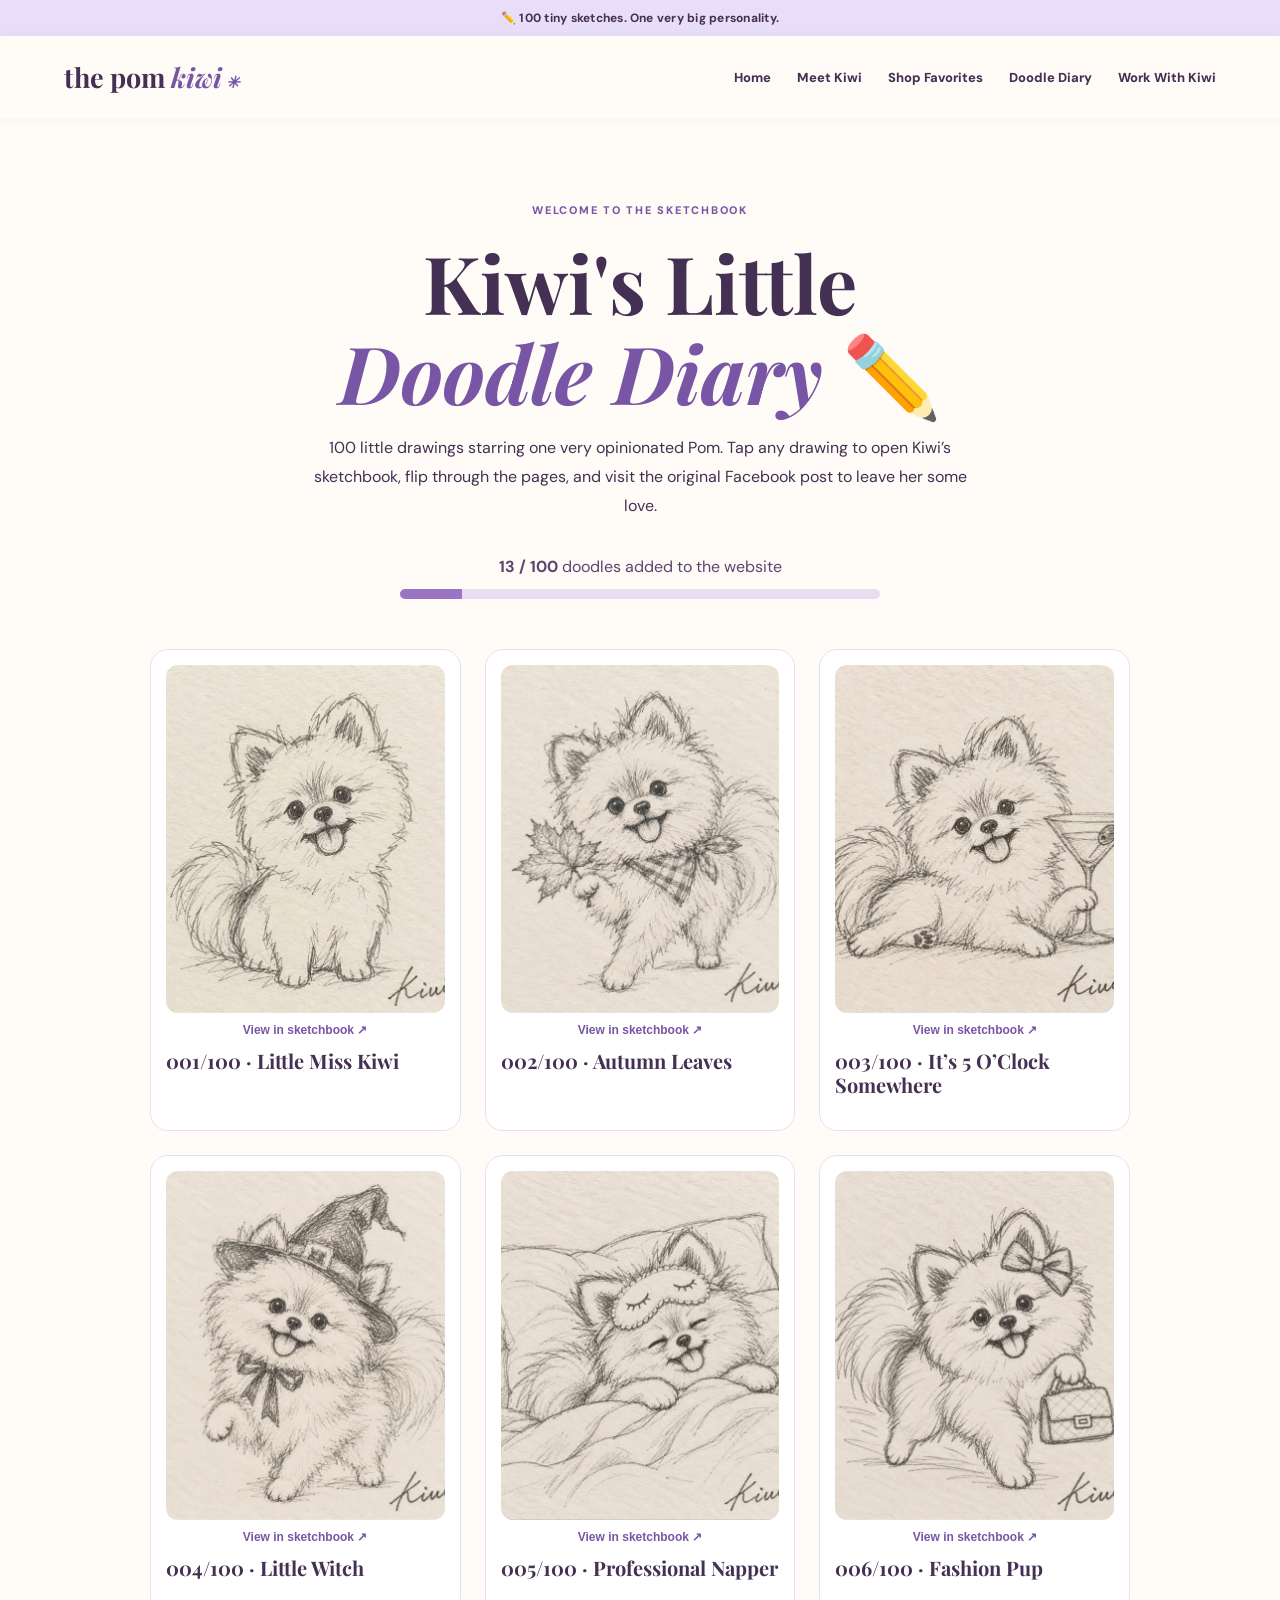
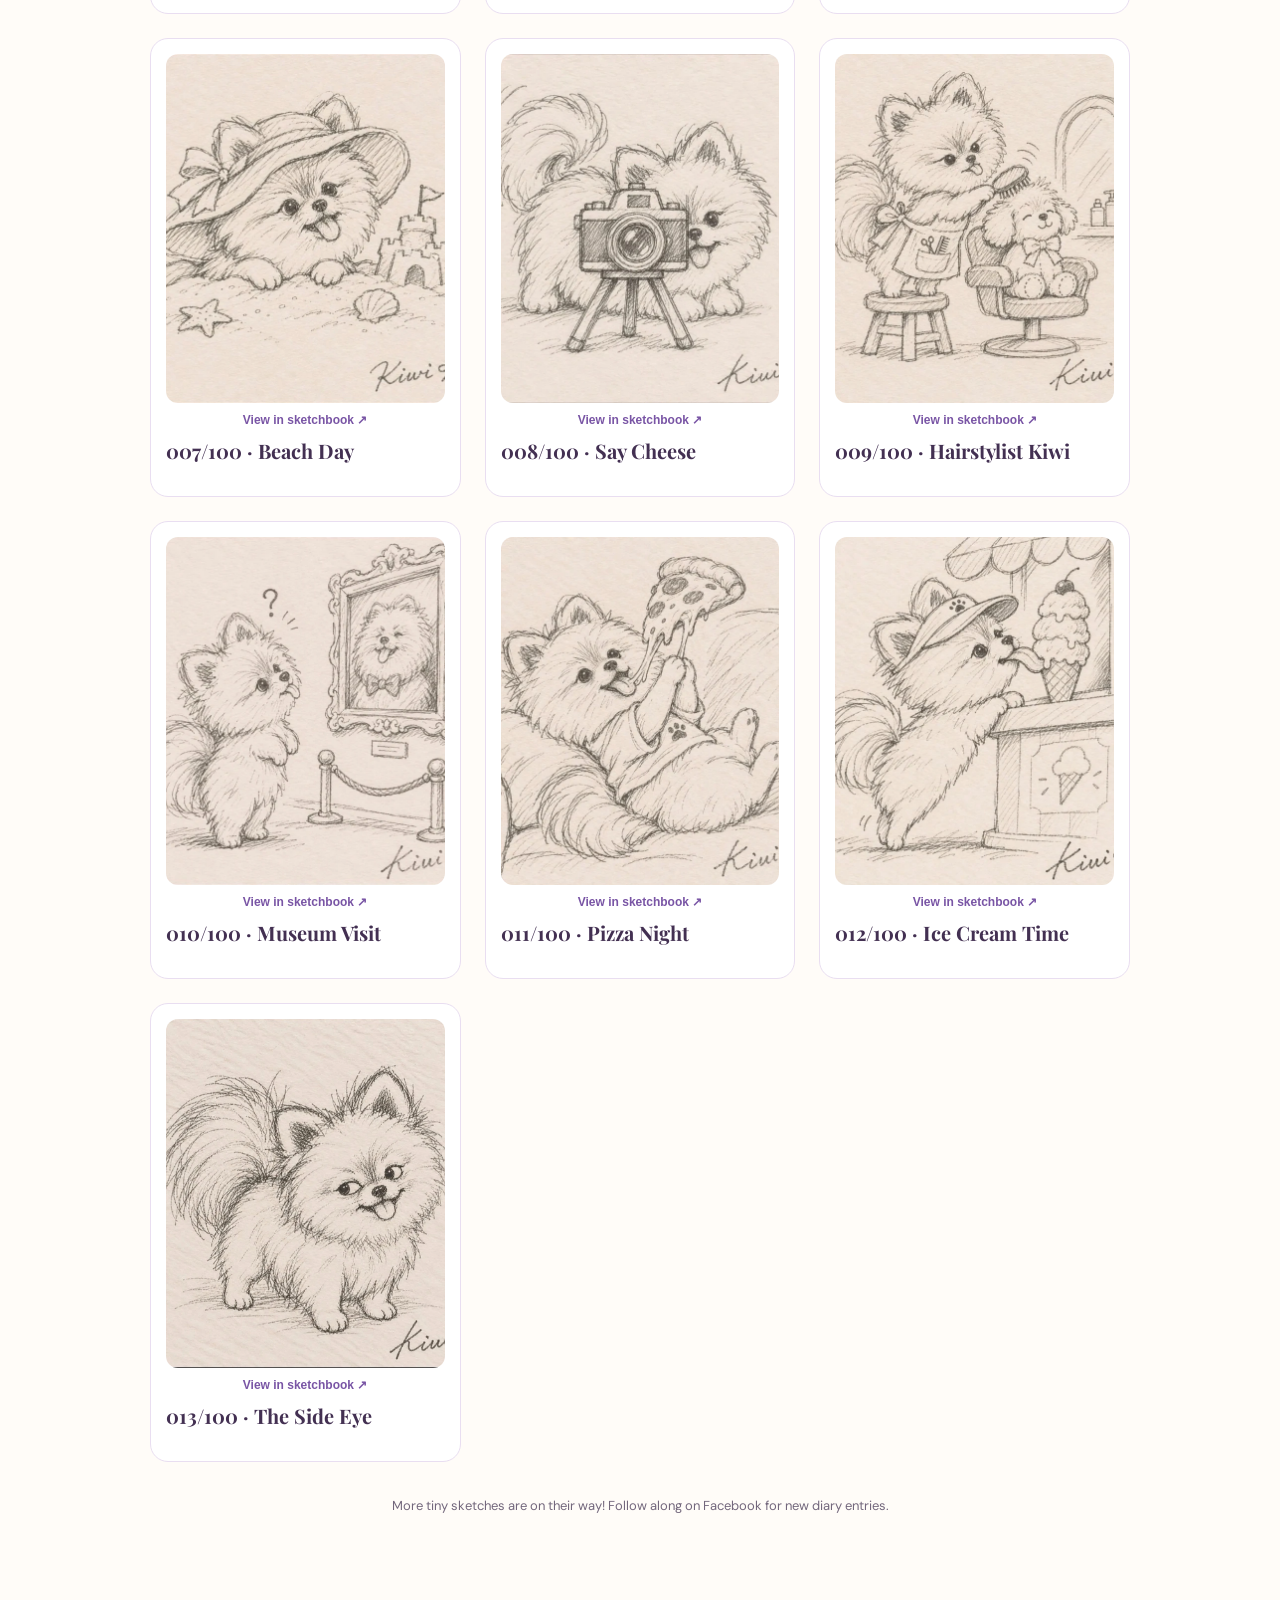
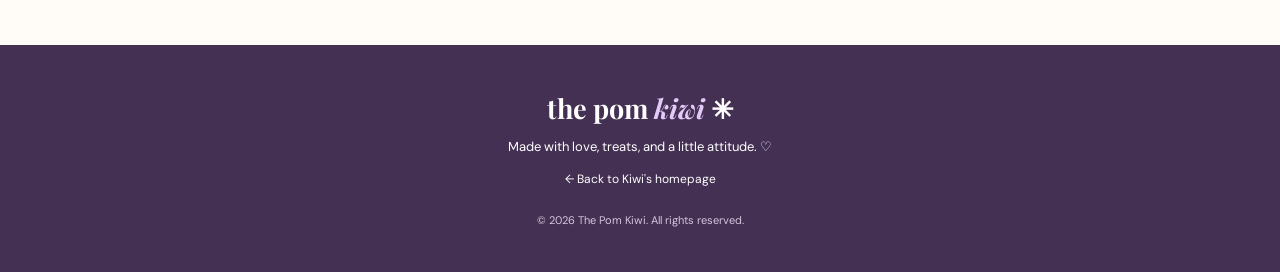
==== doodle-diary.html @ d79dfd85 "Add files via upload" ====
<!doctype html><html lang="en"><head><meta charset="utf-8"><meta name="viewport" content="width=device-width,initial-scale=1"><meta name="theme-color" content="#f9f5ff"><title>Kiwi's Little Doodle Diary | The Pom Kiwi</title><link rel="stylesheet" href="style.css"></head><body><div class="announcement">✏️ 100 tiny sketches. One very big personality.</div><header><a class="logo" href="index.html#home">the pom <span>kiwi</span><span class="logo-star">✳</span></a><button class="menu" aria-label="Toggle navigation" aria-expanded="false">☰</button><nav id="nav"><a href="index.html#home">Home</a><a href="index.html#meet">Meet Kiwi</a><a href="index.html#shop">Shop Favorites</a><a href="doodle-diary.html" aria-current="page">Doodle Diary</a><a href="index.html#collab">Work With Kiwi</a></nav></header><main><section class="diary-page"><span class="eyebrow">WELCOME TO THE SKETCHBOOK</span><h1>Kiwi's Little<br><em>Doodle Diary</em> ✏️</h1><p>100 little drawings starring one very opinionated Pom. Tap any drawing to open Kiwi’s sketchbook, flip through the pages, and visit the original Facebook post to leave her some love.</p><div class="diary-progress"><strong id="diary-count">0 / 100</strong> doodles added to the website <div class="progress-track"><div id="progress-fill"></div></div></div><div id="doodle-grid" class="doodle-grid" aria-live="polite"></div><div id="doodle-lightbox" class="doodle-lightbox" role="dialog" aria-modal="true" aria-label="Kiwi’s Doodle Diary sketchbook" aria-hidden="true" hidden><div class="sketchbook-panel"><button class="sketchbook-close" type="button" aria-label="Close sketchbook">×</button><div class="sketchbook-heading"><span>KIWI’S LITTLE DOODLE DIARY</span><strong id="sketchbook-number"></strong></div><div class="sketchbook-art"><img id="sketchbook-image" alt=""></div><h2 id="sketchbook-title"></h2><div class="sketchbook-actions"><button id="sketchbook-prev" type="button" aria-label="Previous drawing">← Previous</button><a id="sketchbook-facebook" href="#" target="_blank" rel="noopener noreferrer">View original Facebook post ↗</a><button id="sketchbook-next" type="button" aria-label="Next drawing">Next →</button></div><p class="sketchbook-tip">Use the arrow keys to turn pages · Esc to close</p></div></div><p class="diary-note">More tiny sketches are on their way! Follow along on Facebook for new diary entries.</p></section></main><footer><div class="logo">the pom <span>kiwi</span> ✳</div><p>Made with love, treats, and a little attitude. ♡</p><a href="index.html">← Back to Kiwi's homepage</a><small>© <span id="year"></span> The Pom Kiwi. All rights reserved.</small></footer><script src="script.js"></script><script src="doodles.js"></script></body></html>
---- style.css ----
@import url('https://fonts.googleapis.com/css2?family=DM+Sans:wght@400;500;600;700;800&family=Playfair+Display:ital,wght@0,600;0,700;1,600&display=swap');:root{--ivory:#fffcf8;--lav:#e9defa;--purple:#7955a5;--plum:#433052;--pink:#f9e2ef}*{box-sizing:border-box}html{scroll-behavior:smooth}body{margin:0;background:var(--ivory);color:var(--plum);font-family:'DM Sans',sans-serif}a{color:inherit;text-decoration:none}img{display:block;max-width:100%}.announcement{text-align:center;background:var(--lav);padding:10px;font-size:12px;font-weight:700;letter-spacing:.02em}header{height:82px;display:flex;align-items:center;justify-content:space-between;padding:0 max(5%,calc((100vw - 1200px)/2));background:var(--ivory);position:sticky;top:0;z-index:10;box-shadow:0 2px 12px #4330520d}.logo{font-family:'Playfair Display',serif;font-size:27px;font-weight:700;white-space:nowrap}.logo span{color:var(--purple);font-style:italic}.logo-star{font-family:sans-serif;font-size:16px;margin-left:4px}nav{display:flex;gap:26px;font-size:13px;font-weight:800}nav a:hover,.textlink:hover{color:var(--purple)}.menu{display:none;border:0;background:transparent;font-size:25px}.hero{min-height:620px;background:#f5edff;display:grid;grid-template-columns:1.05fr .95fr;align-items:center;gap:8%;padding:65px max(7%,calc((100vw - 1180px)/2))}.eyebrow{font-size:11px;font-weight:800;letter-spacing:.16em;color:var(--purple)}h1,h2,h3,p{margin-top:0}h1,h2,h3{font-family:'Playfair Display',serif}h1{font-size:clamp(48px,6vw,84px);line-height:1.1;margin:23px 0}h1 em,h2 em{color:var(--purple)}.hero-copy p{max-width:440px;line-height:1.85;font-size:17px}.actions{display:flex;gap:12px;flex-wrap:wrap;margin:27px 0}.btn{display:inline-block;border-radius:100px;padding:16px 24px;font-size:13px;font-weight:800;transition:transform .2s}.btn:hover{transform:translateY(-2px)}.primary{background:var(--purple);color:white}.secondary{background:white;border:1px solid #d8c5ed}.tiny{font-size:12px;color:#897b95}.hero-photo{position:relative}.hero-photo img{height:520px;width:100%;object-fit:cover;object-position:center 32%;border-radius:48% 48% 24px 24px;box-shadow:20px 20px 0 #e0c9f2}.photo-sticker{position:absolute;bottom:24px;left:-28px;background:#fff4c8;transform:rotate(-8deg);padding:14px 20px;border-radius:100px;font-size:13px;font-weight:800}.intro,.gallery{padding:90px 7%;max-width:1280px;margin:auto}.section-head{text-align:center;max-width:600px;margin:0 auto 42px}.section-head h2,h2{font-size:clamp(35px,4vw,55px);line-height:1.2;margin:12px 0 18px}.section-head p{line-height:1.8;color:#74677c}.intro-grid{display:grid;grid-template-columns:1fr 1fr;gap:35px;align-items:center}.intro-grid>img{width:100%;height:420px;object-fit:cover;object-position:center 43%;border-radius:22px}.intro-card{background:#f6efff;padding:50px;border-radius:22px}.intro-card h3{font-size:35px;margin:15px 0}.intro-card p,.shop p,.diary p,.collab p{line-height:1.85}.textlink{font-weight:800;color:var(--purple)}.shop{background:#efe5fb;padding:75px max(7%,calc((100vw - 1180px)/2));display:grid;grid-template-columns:1.2fr .8fr;gap:9%;align-items:center}.shop img{height:420px;width:100%;object-fit:cover;object-position:center 38%;border-radius:28px}.shop-tags{display:flex;gap:10px;flex-wrap:wrap;margin:25px 0}.shop-tags span{background:white;border-radius:40px;padding:10px 15px;font-size:12px;font-weight:700}.disclosure{font-size:11px;color:#73677c;margin-top:18px}.photo-grid{display:grid;grid-template-columns:repeat(4,1fr);gap:16px}.photo-grid figure{margin:0}.photo-grid img{width:100%;height:310px;object-fit:cover;border-radius:16px}.photo-grid figcaption{text-align:center;font-size:12px;font-weight:700;margin-top:12px}.diary{background:#fff1f5;display:grid;grid-template-columns:1fr 1fr;gap:8%;align-items:center;padding:90px 9%}.coming{font-size:13px;font-weight:700;color:var(--purple)}.doodle-placeholder{border:2px dashed #bd9fc5;border-radius:22px;min-height:300px;display:flex;align-items:center;justify-content:center;flex-direction:column;gap:14px;background:#fffafc;transform:rotate(2deg)}.doodle-placeholder span{font-size:75px;color:var(--purple)}.doodle-placeholder strong{font-family:'Playfair Display',serif;font-size:28px}.doodle-placeholder small{color:#897b95}.collab{text-align:center;padding:95px 20px;max-width:650px;margin:auto}.collab p{margin-bottom:26px}footer{text-align:center;background:#443052;color:white;padding:45px 20px}footer .logo span{color:#e3cafa}footer p{font-size:13px;margin:12px}footer a{font-size:12px}footer small{display:block;font-size:11px;margin-top:25px;color:#d6c5df}@media(max-width:800px){header{height:68px;padding:0 6%}.menu{display:block}nav{display:none;position:absolute;top:68px;left:0;right:0;background:var(--ivory);padding:25px;box-shadow:0 12px 18px #43305215;flex-direction:column;gap:20px}nav.open{display:flex}.hero{grid-template-columns:1fr;padding:60px 7% 55px;gap:35px}.hero-photo{max-width:490px;margin:auto;width:90%}.hero-photo img{height:440px}.hero-copy{text-align:center}.hero-copy p{margin:auto}.actions{justify-content:center}.intro,.gallery{padding:70px 6%}.intro-grid,.shop,.diary{grid-template-columns:1fr}.intro-card{padding:30px}.shop,.diary{padding:65px 7%}.shop img{max-height:430px}.photo-grid{grid-template-columns:repeat(2,1fr)}.photo-grid img{height:270px}}@media(max-width:420px){h1{font-size:48px}.hero-photo img{height:365px}.photo-grid img{height:215px}.photo-sticker{left:-12px}.shop-tags span{font-size:11px}}
/* Doodle Diary dedicated page */
.diary-page{max-width:1160px;margin:auto;padding:80px 7% 100px;text-align:center}.diary-page h1{font-size:clamp(42px,7vw,80px);line-height:1.12;margin:18px 0}.diary-page>p{max-width:660px;margin:0 auto 28px;line-height:1.8}.diary-progress{max-width:480px;margin:35px auto;color:#59456f}.progress-track{height:10px;background:#e9def1;border-radius:20px;overflow:hidden;margin-top:12px}.progress-track>div{height:100%;background:#9c74c4;width:0}.doodle-grid{display:grid;grid-template-columns:repeat(3,minmax(0,1fr));gap:24px;margin-top:50px;text-align:left}.doodle-card{padding:15px;background:white;border:1px solid #e9def1;border-radius:18px}.doodle-card img{width:100%;aspect-ratio:4/5;object-fit:cover;border-radius:12px}.doodle-card h2{font-size:20px}.doodle-card a{font-size:14px;color:#59456f;font-weight:700}.doodle-empty{grid-column:1/-1;text-align:center;background:#fff1f5;padding:65px 20px;border-radius:24px}.doodle-empty span{font-size:64px;color:#9c74c4}.doodle-empty h2{font-size:30px}.diary-note{margin-top:32px!important;font-size:13px;color:#73677c}@media(max-width:700px){.doodle-grid{grid-template-columns:repeat(2,minmax(0,1fr))}}@media(max-width:450px){.doodle-grid{grid-template-columns:1fr}}

/* Revision 3 */
.intro-punchline{display:block;margin-top:7px;color:var(--plum);font-weight:700}
.social-section{margin-top:25px}.social-heading{display:block;font-size:13px;font-weight:800;color:var(--plum);margin-bottom:12px}.social-links{display:flex;gap:9px;flex-wrap:wrap}.social-pill{border:1px solid #d4bde9;background:white;color:var(--purple);border-radius:999px;padding:10px 15px;font-size:13px;font-weight:800}.social-note{display:block;color:#85768d;margin-top:10px;font-size:11px}

.social-pill{text-decoration:none;display:inline-flex;align-items:center;transition:transform .2s,background .2s}.social-pill:hover,.social-pill:focus-visible{background:#f1e7fa;transform:translateY(-2px)}

/* v6: Kiwi's playful PR department and illustrated diary mascot */
.collab{max-width:1200px;padding:85px 6%}.collab-card{position:relative;background:#efe4fa;border-radius:32px;padding:42px;box-shadow:10px 10px 0 #e1cdee;text-align:left}.collab-stamp{display:inline-block;background:#fffafc;border:1px dashed #b594d0;border-radius:99px;padding:9px 15px;font-size:10px;letter-spacing:.12em;font-weight:800;color:#6e4b90;transform:rotate(-2deg)}.collab-inner{display:grid;grid-template-columns:1.2fr .8fr;align-items:center;gap:55px;margin-top:18px}.collab-copy h2{font-size:clamp(34px,4.3vw,58px);margin:14px 0 18px}.collab-copy p{max-width:520px}.collab-copy .collab-note{font-size:12px;color:#816d8b;margin:18px 0 0;font-weight:700}.collab-portrait{position:relative;max-width:350px;justify-self:center;transform:rotate(3deg)}.collab-portrait img{width:100%;aspect-ratio:4/5;object-fit:cover;object-position:center;border:10px solid white;border-bottom-width:35px;box-shadow:0 14px 30px #43305228;border-radius:5px}.collab-seal{position:absolute;right:-25px;bottom:10px;background:#fff1b9;color:#59456f;border-radius:50%;height:92px;width:92px;display:flex;align-items:center;justify-content:center;text-align:center;line-height:1.3;font-size:12px;font-weight:800;transform:rotate(-13deg)}.doodle-placeholder .doodle-kiwi{width:160px;height:160px;object-fit:contain;mix-blend-mode:multiply}@media(max-width:800px){.collab{padding:65px 7%}.collab-card{padding:26px}.collab-inner{grid-template-columns:1fr;gap:32px}.collab-portrait{max-width:260px}.collab-seal{right:-12px}}

/* v7: collaboration CTA and Doodle Diary card spacing */
.collab-copy .btn.primary{padding:20px 38px;font-size:16px;min-height:58px;text-align:center}
.doodle-placeholder{padding:30px 26px 40px;gap:14px;min-height:385px;box-sizing:border-box}
.doodle-placeholder .btn{margin-top:14px;margin-bottom:6px;position:relative;align-self:center;max-width:calc(100% - 16px);text-align:center}
@media(max-width:420px){.doodle-placeholder{padding:30px 22px 38px;transform:none}.doodle-placeholder .btn{white-space:normal}}

/* v12: interactive sketchbook */
.doodle-open{appearance:none;border:0;background:transparent;display:block;width:100%;padding:0;cursor:zoom-in;text-align:center;color:var(--purple)}
.doodle-open img{display:block;width:100%;transition:transform .2s ease}
.doodle-open:hover img{transform:scale(1.025)}
.doodle-open:focus-visible{outline:3px solid #9065b6;outline-offset:4px;border-radius:8px}
.doodle-view-hint{display:block;font-size:12px;font-weight:700;padding:10px 0 0}
body.sketchbook-open{overflow:hidden}
.doodle-lightbox[hidden]{display:none!important}
.doodle-lightbox{position:fixed;inset:0;z-index:9999;background:rgba(33,21,43,.8);display:flex;align-items:center;justify-content:center;padding:16px;overflow-y:auto}
.sketchbook-panel{position:relative;background:#fffaf3;color:#49345e;border-radius:18px;width:min(740px,100%);max-height:calc(100dvh - 32px);overflow-y:auto;padding:25px 28px 18px;box-shadow:0 20px 65px #160c22aa;text-align:center}
.sketchbook-close{position:absolute;right:13px;top:8px;border:0;background:transparent;color:#59416c;font-size:36px;cursor:pointer;line-height:1;padding:7px}
.sketchbook-heading{display:flex;justify-content:space-between;align-items:center;gap:10px;padding:4px 40px 12px 0;font-size:11px;letter-spacing:.12em;font-weight:800}
.sketchbook-heading strong{white-space:nowrap;font-size:14px;letter-spacing:0}
.sketchbook-art img{display:block;max-width:100%;width:auto;max-height:min(57dvh,620px);object-fit:contain;margin:auto;box-shadow:0 5px 20px #59416c15}
.sketchbook-panel h2{font-size:clamp(20px,3vw,28px);margin:12px 0}
.sketchbook-actions{display:flex;align-items:center;justify-content:space-between;gap:10px;flex-wrap:wrap}
.sketchbook-actions button,.sketchbook-actions a{border:1px solid #d6c1e6;background:#f0e4f8;color:#4c3267;padding:11px 14px;border-radius:99px;font:inherit;font-size:12px;font-weight:800;text-decoration:none;cursor:pointer}
.sketchbook-actions a{background:#634382;color:#fff;border-color:#634382}
.sketchbook-actions button:disabled{opacity:.35;cursor:default}
.sketchbook-actions :focus-visible,.sketchbook-close:focus-visible{outline:3px solid #9065b6;outline-offset:3px}
.sketchbook-tip{font-size:11px;color:#82718c;margin:13px 0 0}
@media(max-width:560px){.sketchbook-panel{padding:22px 14px 16px}.sketchbook-heading{font-size:9px}.sketchbook-art img{max-height:50dvh}.sketchbook-actions{justify-content:center}.sketchbook-actions a{order:-1;flex-basis:100%}.sketchbook-tip{font-size:10px}}
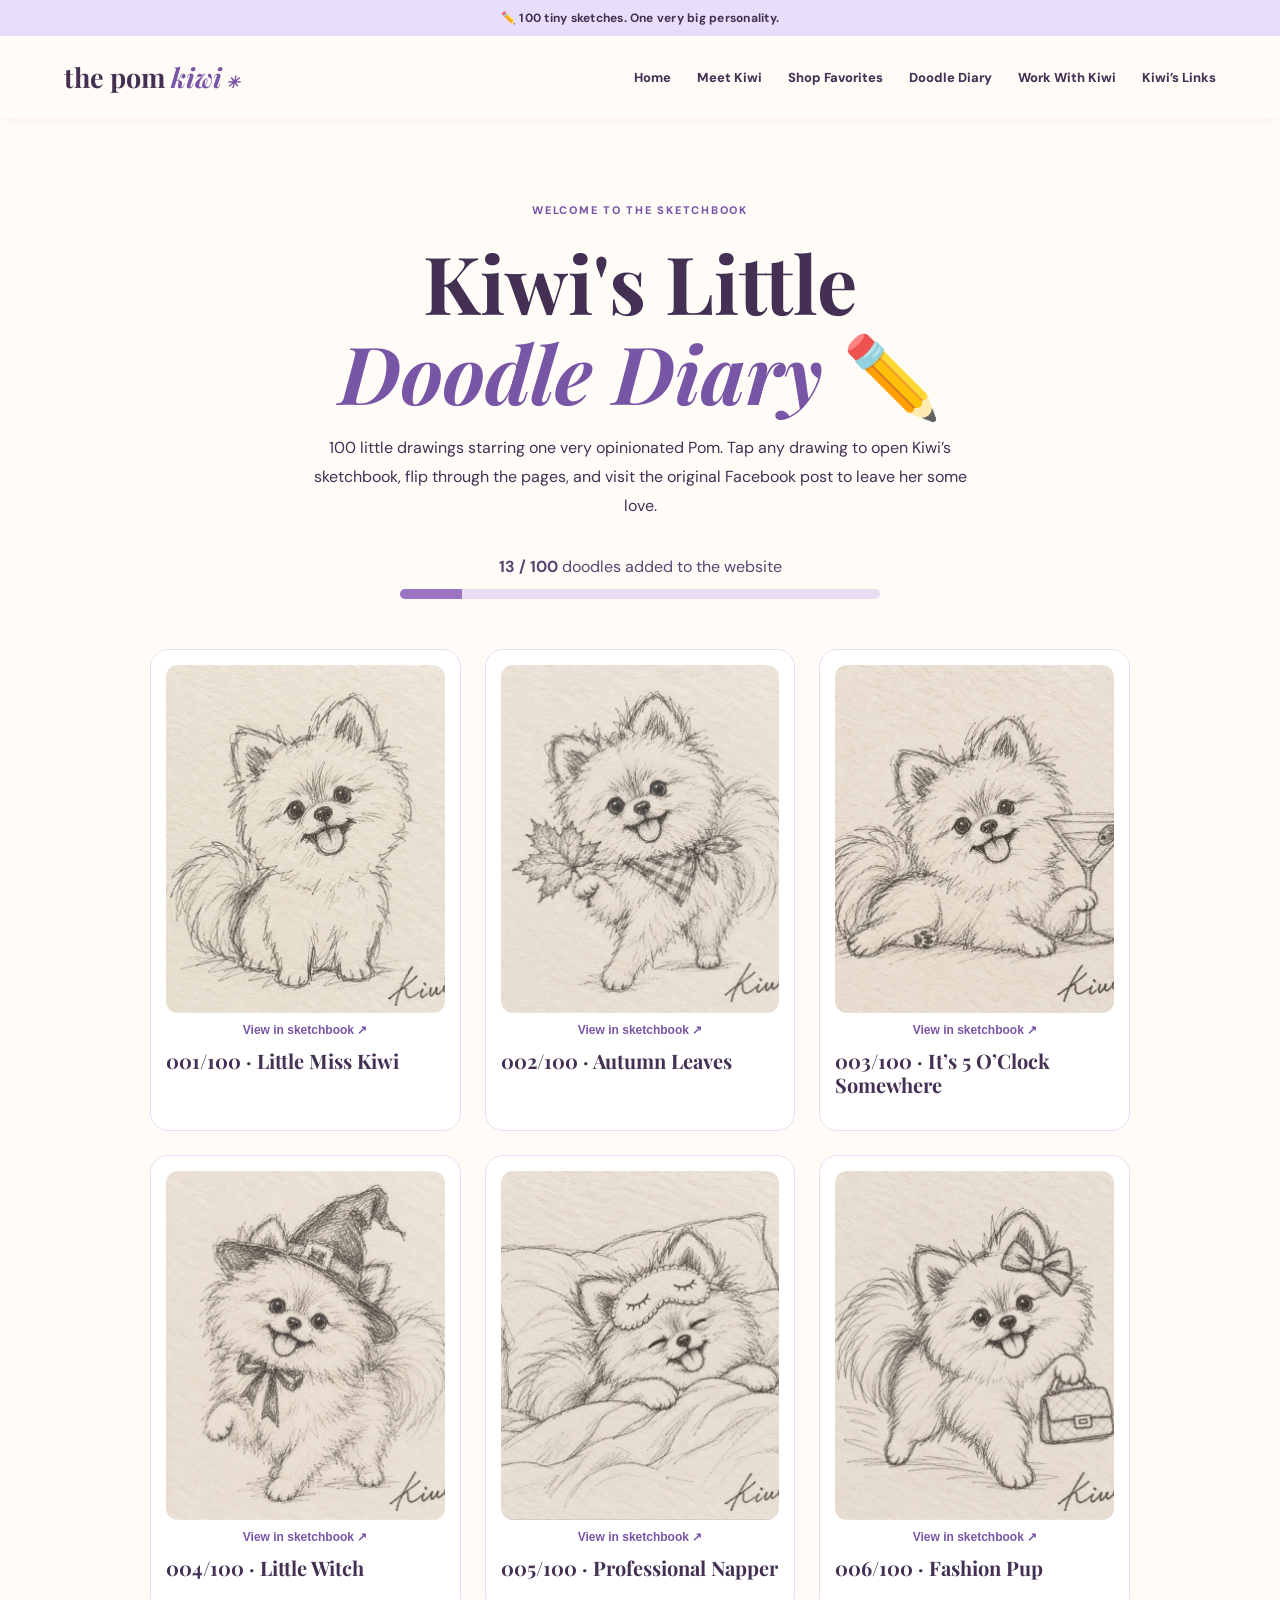
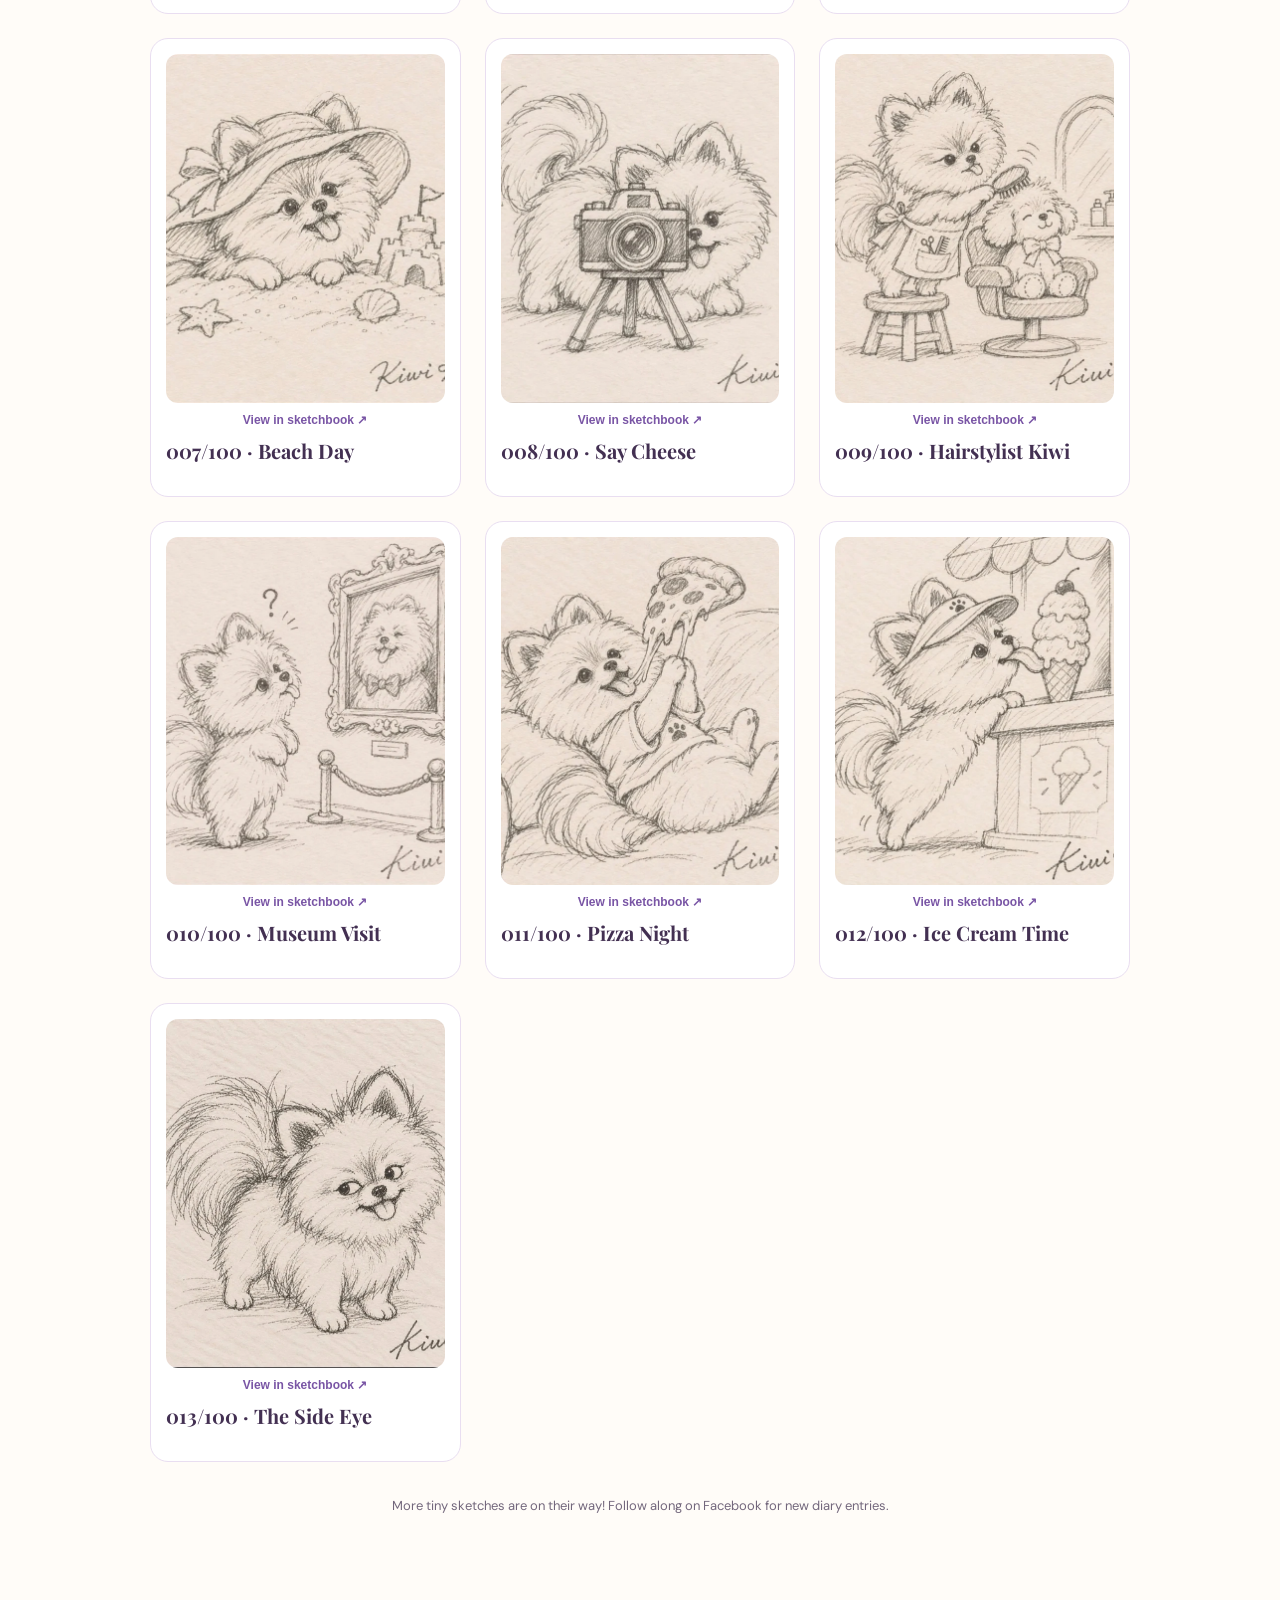
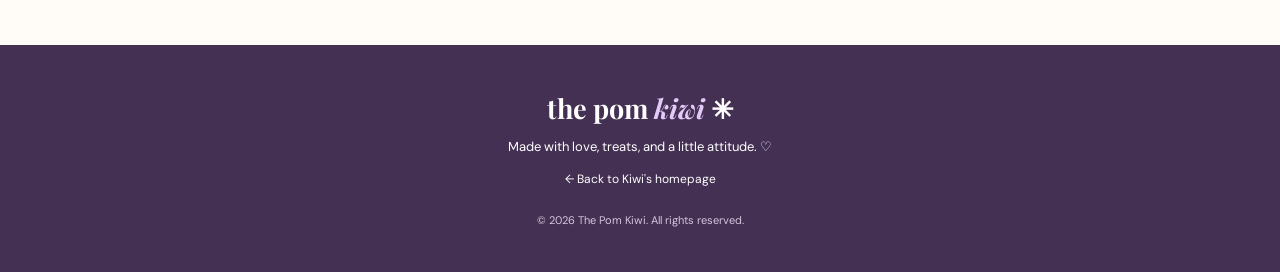
==== commit 0608fbed: "Add files via upload" ====
--- a/doodle-diary.html
+++ b/doodle-diary.html
@@ -1 +1 @@
-<!doctype html><html lang="en"><head><meta charset="utf-8"><meta name="viewport" content="width=device-width,initial-scale=1"><meta name="theme-color" content="#f9f5ff"><title>Kiwi's Little Doodle Diary | The Pom Kiwi</title><link rel="stylesheet" href="style.css"></head><body><div class="announcement">✏️ 100 tiny sketches. One very big personality.</div><header><a class="logo" href="index.html#home">the pom <span>kiwi</span><span class="logo-star">✳</span></a><button class="menu" aria-label="Toggle navigation" aria-expanded="false">☰</button><nav id="nav"><a href="index.html#home">Home</a><a href="index.html#meet">Meet Kiwi</a><a href="index.html#shop">Shop Favorites</a><a href="doodle-diary.html" aria-current="page">Doodle Diary</a><a href="index.html#collab">Work With Kiwi</a></nav></header><main><section class="diary-page"><span class="eyebrow">WELCOME TO THE SKETCHBOOK</span><h1>Kiwi's Little<br><em>Doodle Diary</em> ✏️</h1><p>100 little drawings starring one very opinionated Pom. Tap any drawing to open Kiwi’s sketchbook, flip through the pages, and visit the original Facebook post to leave her some love.</p><div class="diary-progress"><strong id="diary-count">0 / 100</strong> doodles added to the website <div class="progress-track"><div id="progress-fill"></div></div></div><div id="doodle-grid" class="doodle-grid" aria-live="polite"></div><div id="doodle-lightbox" class="doodle-lightbox" role="dialog" aria-modal="true" aria-label="Kiwi’s Doodle Diary sketchbook" aria-hidden="true" hidden><div class="sketchbook-panel"><button class="sketchbook-close" type="button" aria-label="Close sketchbook">×</button><div class="sketchbook-heading"><span>KIWI’S LITTLE DOODLE DIARY</span><strong id="sketchbook-number"></strong></div><div class="sketchbook-art"><img id="sketchbook-image" alt=""></div><h2 id="sketchbook-title"></h2><div class="sketchbook-actions"><button id="sketchbook-prev" type="button" aria-label="Previous drawing">← Previous</button><a id="sketchbook-facebook" href="#" target="_blank" rel="noopener noreferrer">View original Facebook post ↗</a><button id="sketchbook-next" type="button" aria-label="Next drawing">Next →</button></div><p class="sketchbook-tip">Use the arrow keys to turn pages · Esc to close</p></div></div><p class="diary-note">More tiny sketches are on their way! Follow along on Facebook for new diary entries.</p></section></main><footer><div class="logo">the pom <span>kiwi</span> ✳</div><p>Made with love, treats, and a little attitude. ♡</p><a href="index.html">← Back to Kiwi's homepage</a><small>© <span id="year"></span> The Pom Kiwi. All rights reserved.</small></footer><script src="script.js"></script><script src="doodles.js"></script></body></html>+<!doctype html><html lang="en"><head><meta charset="utf-8"><meta name="viewport" content="width=device-width,initial-scale=1"><meta name="theme-color" content="#f9f5ff"><title>Kiwi's Little Doodle Diary | The Pom Kiwi</title><link rel="stylesheet" href="style.css"></head><body><div class="announcement">✏️ 100 tiny sketches. One very big personality.</div><header><a class="logo" href="index.html#home">the pom <span>kiwi</span><span class="logo-star">✳</span></a><button class="menu" aria-label="Toggle navigation" aria-expanded="false">☰</button><nav id="nav"><a href="index.html#home">Home</a><a href="index.html#meet">Meet Kiwi</a><a href="index.html#shop">Shop Favorites</a><a href="doodle-diary.html" aria-current="page">Doodle Diary</a><a href="index.html#collab">Work With Kiwi</a><a href="/links/">Kiwi’s Links</a></nav></header><main><section class="diary-page"><span class="eyebrow">WELCOME TO THE SKETCHBOOK</span><h1>Kiwi's Little<br><em>Doodle Diary</em> ✏️</h1><p>100 little drawings starring one very opinionated Pom. Tap any drawing to open Kiwi’s sketchbook, flip through the pages, and visit the original Facebook post to leave her some love.</p><div class="diary-progress"><strong id="diary-count">0 / 100</strong> doodles added to the website <div class="progress-track"><div id="progress-fill"></div></div></div><div id="doodle-grid" class="doodle-grid" aria-live="polite"></div><div id="doodle-lightbox" class="doodle-lightbox" role="dialog" aria-modal="true" aria-label="Kiwi’s Doodle Diary sketchbook" aria-hidden="true" hidden><div class="sketchbook-panel"><button class="sketchbook-close" type="button" aria-label="Close sketchbook">×</button><div class="sketchbook-heading"><span>KIWI’S LITTLE DOODLE DIARY</span><strong id="sketchbook-number"></strong></div><div class="sketchbook-art"><img id="sketchbook-image" alt=""></div><h2 id="sketchbook-title"></h2><div class="sketchbook-actions"><button id="sketchbook-prev" type="button" aria-label="Previous drawing">← Previous</button><a id="sketchbook-facebook" href="#" target="_blank" rel="noopener noreferrer">View original Facebook post ↗</a><button id="sketchbook-next" type="button" aria-label="Next drawing">Next →</button></div><p class="sketchbook-tip">Use the arrow keys to turn pages · Esc to close</p></div></div><p class="diary-note">More tiny sketches are on their way! Follow along on Facebook for new diary entries.</p></section></main><footer><div class="logo">the pom <span>kiwi</span> ✳</div><p>Made with love, treats, and a little attitude. ♡</p><a href="index.html">← Back to Kiwi's homepage</a><small>© <span id="year"></span> The Pom Kiwi. All rights reserved.</small></footer><script src="script.js"></script><script src="doodles.js"></script></body></html>
